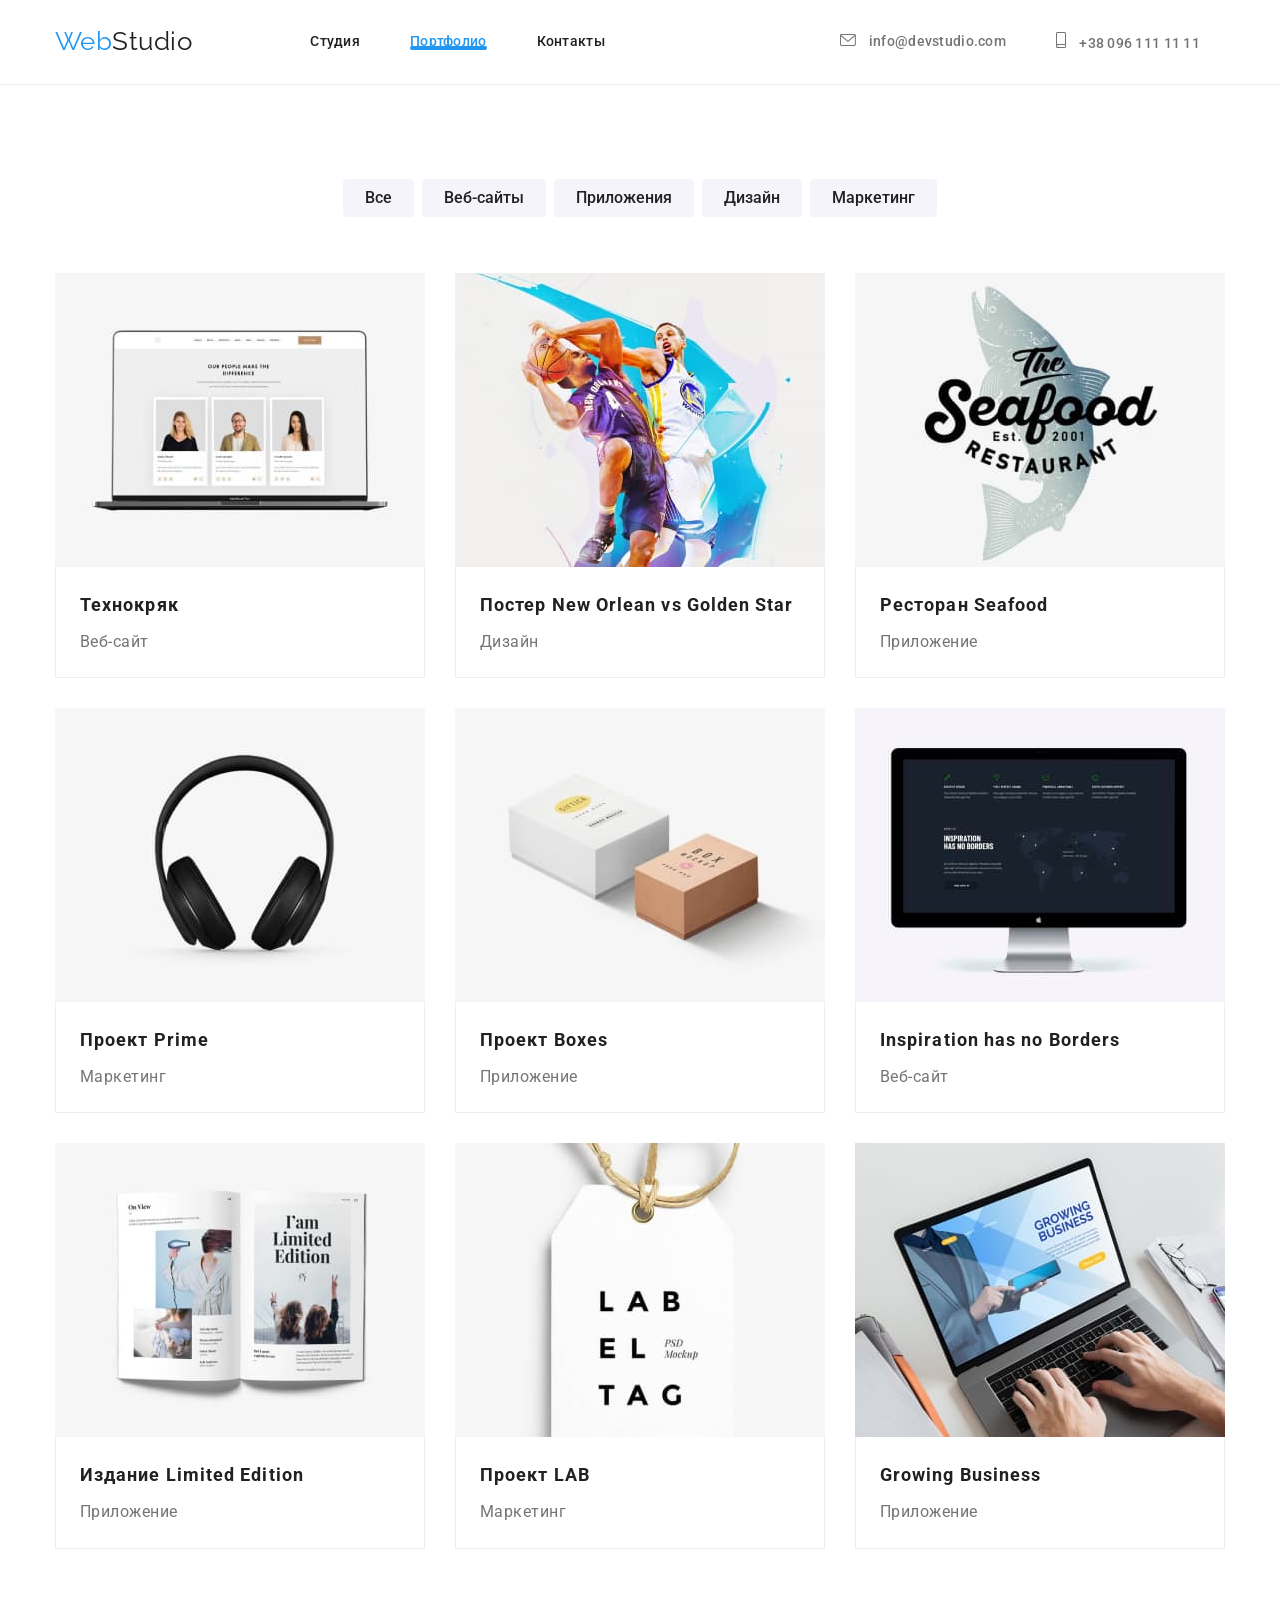
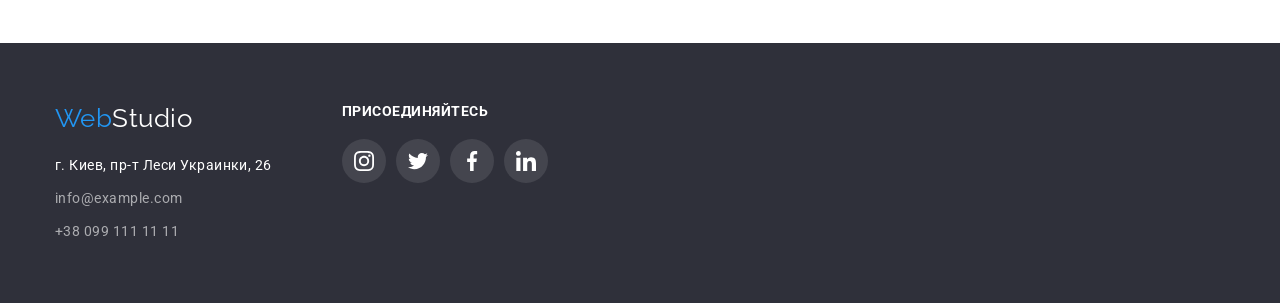
==== portfolio.html @ a896112e "Partially made homework 4" ====
<!DOCTYPE html>
<html lang="en">
  <head>
    <meta charset="UTF-8" />
    <meta http-equiv="X-UA-Compatible" content="IE=edge" />
    <meta name="viewport" content="width=device-width, initial-scale=1.0" />
    <title>Portfolio</title>
    <link
      rel="stylesheet"
      href="https://cdnjs.cloudflare.com/ajax/libs/modern-normalize/1.0.0/modern-normalize.min.css"
    />
    <link rel="stylesheet" href="./css/styles.css" />
    <link rel="preconnect" href="https://fonts.gstatic.com" />
    <link
      href="https://fonts.googleapis.com/css2?family=Raleway:wght@700&family=Roboto:wght@400;500;700;900&display=swap"
      rel="stylesheet"
    />
  </head>
  <body>
    <header class="header">
      <div class="container main-nav">
        <nav class="nav-container">
          <a href="" class="logo">Web<span class="logo-header">Studio</span></a>

          <ul class="site-nav list">
            <li class="site-nav-item">
              <a href="./index.html" class="link">Студия</a>
            </li>
            <li class="site-nav-item">
              <a href="" class="link current">Портфолио</a>
            </li>
            <li class="site-nav-item"><a href="" class="link">Контакты</a></li>
          </ul>
        </nav>
        <ul class="auth-nav list">
          <li class="auth-nav-item">
            <a href="mailto:info@devstudio.com" class="link"
              ><svg class="contact-icon" width="16" height="12">
                <use href="./images/sprite.svg#icon-envelope"></use>
              </svg>
              info@devstudio.com</a
            >
          </li>
          <li class="auth-nav-item">
            <a href="tel:+380961111111" class="link"
              ><svg class="contact-icon" width="10" height="16">
                <use href="./images/sprite.svg#icon-smartphone"></use>
              </svg>
              +38 096 111 11 11</a
            >
          </li>
        </ul>
      </div>
    </header>
    <main>
      <section class="section-projects">
        <div class="container">
          <ul class="projects-button list">
            <li class="project-button-item">
              <button type="button" class="button">Все</button>
            </li>
            <li class="project-button-item">
              <button type="button" class="button">Веб-сайты</button>
            </li>
            <li class="project-button-item">
              <button type="button" class="button">Приложения</button>
            </li>
            <li class="project-button-item">
              <button type="button" class="button">Дизайн</button>
            </li>
            <li class="project-button-item">
              <button type="button" class="button">Маркетинг</button>
            </li>
          </ul>
          <ul class="all-projects list">
            <li class="all-projects-item">
              <a href="" class="link">
                <div class="project-img">
                  <img
                    src="./images/img_project1.jpg"
                    alt="Ноутбук"
                    width="370"
                  />
                  <div class="projects-overlay">
                    <p class="projects-text">
                      Технокряк это современная площадка распространения
                      коронавируса. Компании используют эту платформу для
                      цифрового шпионажа и атак на защищённые сервера
                      конкурентов.
                    </p>
                  </div>
                </div>
                <div class="projects-card">
                  <h3 class="section-subtitle">Технокряк</h3>
                  <p class="section-projects-text">Веб-сайт</p>
                </div>
              </a>
            </li>
            <li class="all-projects-item">
              <a href="" class="link">
                <img
                  src="./images/img_project2.jpg"
                  alt="Два парня"
                  width="370"
                />
                <div class="projects-card">
                  <h3 class="section-subtitle">
                    Постер New Orlean vs Golden Star
                  </h3>
                  <p class="section-projects-text">Дизайн</p>
                </div>
              </a>
            </li>
            <li class="all-projects-item">
              <a href="" class="link">
                <img
                  src="./images/img_project3.jpg"
                  alt="Надпись ресторана"
                  width="370"
                />
                <div class="projects-card">
                  <h3 class="section-subtitle">Ресторан Seafood</h3>
                  <p class="section-projects-text">Приложение</p>
                </div>
              </a>
            </li>
            <li class="all-projects-item">
              <a href="" class="link">
                <img
                  src="./images/img_project4.jpg"
                  alt="Наушники"
                  width="370"
                />
                <div class="projects-card">
                  <h3 class="section-subtitle">Проект Prime</h3>
                  <p class="section-projects-text">Маркетинг</p>
                </div>
              </a>
            </li>
            <li class="all-projects-item">
              <a href="" class="link">
                <img
                  src="./images/img_project5.jpg"
                  alt="Две коробки"
                  width="370"
                />
                <div class="projects-card">
                  <h3 class="section-subtitle">Проект Boxes</h3>
                  <p class="section-projects-text">Приложение</p>
                </div>
              </a>
            </li>
            <li class="all-projects-item">
              <a href="" class="link">
                <img
                  src="./images/img_project6.jpg"
                  alt="Компьютер"
                  width="370"
                />
                <div class="projects-card">
                  <h3 class="section-subtitle">Inspiration has no Borders</h3>
                  <p class="section-projects-text">Веб-сайт</p>
                </div>
              </a>
            </li>
            <li class="all-projects-item">
              <a href="" class="link">
                <img src="./images/img_project7.jpg" alt="Журнал" width="370" />
                <div class="projects-card">
                  <h3 class="section-subtitle">Издание Limited Edition</h3>
                  <p class="section-projects-text">Приложение</p>
                </div>
              </a>
            </li>
            <li class="all-projects-item">
              <a href="" class="link">
                <img src="./images/img_project8.jpg" alt="Ярлык" width="370" />
                <div class="projects-card">
                  <h3 class="section-subtitle">Проект LAB</h3>
                  <p class="section-projects-text">Маркетинг</p>
                </div>
              </a>
            </li>
            <li class="all-projects-item">
              <a href="" class="link">
                <img
                  src="./images/img_project9.jpg"
                  alt="Ноутбук"
                  width="370"
                />
                <div class="projects-card">
                  <h3 class="section-subtitle">Growing Business</h3>
                  <p class="section-projects-text">Приложение</p>
                </div>
              </a>
            </li>
          </ul>
        </div>
      </section>
    </main>
    <footer class="footer">
      <div class="container footer-container">
        <div class="address-footer">
          <a href="" class="logo">Web<span class="logo-footer">Studio</span></a>
          <address class="address">
            <span class="address-details">г. Киев, пр-т Леси Украинки, 26</span
            ><br />
            <div class="contact-details">
              <a href="info@example.com" class="link">info@example.com</a>
              <a href="+380991111111" class="link">+38 099 111 11 11</a>
            </div>
          </address>
        </div>
        <div class="footer-social-links">
          <h3 class="footer-title">присоединяйтесь</h3>
          <ul class="social-links-footer list">
            <li class="social-links-item">
              <a href="#" class="social-link footer-social-link">
                <svg class="social-icon">
                  <use href="./images/sprite.svg#icon-instagram"></use>
                </svg>
              </a>
            </li>
            <li class="social-links-item">
              <a href="#" class="social-link footer-social-link">
                <svg class="social-icon">
                  <use href="./images/sprite.svg#icon-twitter"></use>
                </svg>
              </a>
            </li>
            <li class="social-links-item">
              <a href="#" class="social-link footer-social-link">
                <svg class="social-icon">
                  <use href="./images/sprite.svg#icon-facebook"></use>
                </svg>
              </a>
            </li>
            <li class="social-links-item">
              <a href="#" class="social-link footer-social-link">
                <svg class="social-icon">
                  <use href="./images/sprite.svg#icon-linkedin"></use>
                </svg>
              </a>
            </li>
          </ul>
        </div>
      </div>
    </footer>
    <script src="./js/modal.js"></script>
  </body>
</html>
---- css/styles.css ----
:root {
  --primary-bg-color: #ffffff;
  --secondary-bg-color: #2f303a;
  --grey-bg-color: #f5f4fa;
  --primary-text-color: #757575;
  --secondary-text-color: #212121;
  --white-text-color: #ffffff;
  --accent-color: #2196f3;
  --main-duration: 250ms;
  --main-trans-timing-function: cubic-bezier(0.4, 0, 0.2, 1);
}

body {
  font-family: Roboto, sans-serif;
  background-color: var(--primary-bg-color);
  letter-spacing: 0.03em;
  color: var(--primary-text-color);
}
h1,
h2,
h3,
p,
button {
  margin: 0;
  padding: 0;
}

a,
img {
  display: block;
}

.header {
  background-color: var(--primary-bg-color);
  border-bottom: 1px solid #ececec;
}

/* Logo */

.logo {
  font-family: Raleway, sans-serif;
  font-size: 26px;
  color: #2196f3;
  line-height: 1.2;
  text-decoration: none;
}
.nav-container > .logo {
  margin-right: 93px;
}

.logo .logo-header {
  color: #212121;
}

.logo .logo-footer {
  color: #ffffff;
}

/* Navigation links */

.list {
  list-style-type: none;
  margin: 0;
  padding: 0;
}
.link {
  text-decoration: none;
}
.container {
  width: 1200px;
  margin-left: auto;
  margin-right: auto;
  padding-left: 15px;
  padding-right: 15px;
}

.main-nav {
  display: flex;
}
.nav-container,
.site-nav,
.auth-nav {
  display: flex;
  align-items: center;
}

.site-nav .site-nav-item,
.auth-nav .auth-nav-item {
  padding-left: 25px;
  padding-right: 25px;
  padding-top: 32px;
  padding-bottom: 32px;
}
.auth-nav {
  margin-left: auto;
}
.site-nav .site-nav-item:last-child {
  margin-right: 0;
}

.site-nav-item > .link {
  position: relative;
}

.site-nav-item > .current::after {
  content: "";

  position: absolute;
  left: 0;
  bottom: 0;
  display: flex;
  width: 100%;
  height: 4px;
  background-color: var(--accent-color);
  border-radius: 2px;
}

.auth-nav .auth-nav-item:last-child {
  margin-right: 0;
}
.site-nav .link,
.auth-nav .link {
  font-size: 14px;
  font-weight: 500;
  line-height: 1.14;
  letter-spacing: 0.02em;
  transition: color var(--main-duration) var(--main-trans-timing-function);
}

.site-nav .link:focus,
.site-nav .link:hover {
  color: var(--accent-color);
}

.site-nav .link.current {
  color: var(--accent-color);
}
.auth-nav .link:focus,
.auth-nav .link:hover {
  color: var(--accent-color);
}

/* Contact icons */

.auth-nav .contact-icon,
.site-nav .contact-icon {
  margin-right: 10px;
  fill: currentColor;
}

.site-nav .link {
  color: var(--secondary-text-color);
}
.auth-nav .link {
  color: var(--primary-text-color);
}

/* Hero section */
.hero-section {
  text-align: center;
}
.overlay {
  padding-top: 200px;
  padding-bottom: 200px;

  max-width: 1600px;
  height: 600px;
  margin-left: auto;
  margin-right: auto;
  outline: 1px solid black;
  background-image: linear-gradient(
      to right,
      rgba(47, 48, 58, 0.4),
      rgba(47, 48, 58, 0.4)
    ),
    url("../images/hero-img.jpg");
  background-size: cover;
  background-position: center;
}

.hero-title {
  margin-bottom: 30px;

  max-width: 696px;
  margin-left: auto;
  margin-right: auto;
}

.hero-section,
.footer {
  background-color: var(--secondary-bg-color);
}
.hero-section .hero-title {
  margin-bottom: 40px;

  font-weight: 900;
  font-size: 44px;
  color: #ffffff;
  line-height: 1.4;
  letter-spacing: 0.06em;
  text-transform: uppercase;
}

.hero-button {
  display: inline-block;
  padding: 10px 32px;
  border: 0;
  border-radius: 4px;
  cursor: pointer;

  color: var(--white-text-color);
  background-color: var(--accent-color);
  min-width: 200px;
}

/* SECTIONS */

section {
  margin-bottom: 94px;
}

.section-title,
.section-subtitle {
  color: var(--secondary-text-color);
}

/* Features section */
.section-features {
  display: flex;
}
.section-features .section-features-item:not(:last-child) {
  margin-right: 30px;
}
.icon-featur-container {
  display: flex;
  justify-content: center;
  align-items: center;
  border-radius: 4px;

  width: 270px;
  height: 120px;
  background-color: #f5f4fa;
}
.icon-featur-container .features-icon {
  width: 70px;
  height: 70px;
}

.section-features .section-title {
  margin-top: 30px;
  margin-bottom: 10px;

  font-size: 14px;
  font-weight: 700;
  line-height: 1.1;
  text-transform: uppercase;
}

.section-features .section-text {
  font-size: 14px;
  line-height: 1.7;
}

/* Services provided section */
.section-services-list {
  display: flex;
}

.section-services .section-title,
.section-team .section-title,
.clients-section .section-title {
  margin-bottom: 50px;
  text-align: center;

  font-size: 36px;
  font-weight: 700;
  line-height: 1.2;
}
.section-services-list .section-services-item:not(:last-child) {
  margin-right: 30px;
}

.service-thumb {
  content: "";
  display: flex;
  position: absolute;
  bottom: 0;
  left: 0;

  padding-top: 24px;
  padding-bottom: 24px;
  padding-left: 70px;
  padding-right: 70px;
  align-items: center;
  justify-content: center;
  width: 100%;
  height: 70px;
  background-color: rgba(47, 48, 58, 0.8);
}

.section-services-list > .section-services-item {
  position: relative;
  display: flex;
}

.service-thumb-title {
  font-weight: 700;
  font-size: 14px;
  line-height: 1.14;
  color: var(--white-text-color);

  text-transform: uppercase;
}

/* Team section */

.section-team {
  padding-top: 94px;
  padding-bottom: 94px;
  margin-bottom: 0;
}
.section-team {
  background-color: var(--grey-bg-color);
}
.section-team-list {
  display: flex;
  flex-wrap: wrap;
  margin-right: -30px;
}

.section-team-list .team-card {
  margin-right: 30px;
  flex-basis: calc(100% / 4 - 30px);
  text-align: center;
  background-color: #ffffff;
  border-radius: 0px 0px 4px 4px;
  box-shadow: 0px 1px 3px rgba(0, 0, 0, 0.12), 0px 1px 1px rgba(0, 0, 0, 0.14),
    0px 2px 1px rgba(0, 0, 0, 0.2);
}
.section-team-list .section-subtitle {
  margin-top: 30px;

  font-size: 16px;
  font-weight: 500;
  line-height: 1.2;
}
.section-team-list .section-team-text {
  margin-top: 10px;
  padding-bottom: 30px;

  font-size: 16px;
  line-height: 1.2;
}
.team-card > .social-links {
  display: flex;
  justify-content: space-between;
  align-items: center;
  padding-left: 32px;
  padding-right: 32px;
  padding-bottom: 30px;
  cursor: pointer;
}
.social-link {
  display: flex;
  justify-content: center;
  align-items: center;
  height: 44px;
  width: 44px;
  fill: #afb1b8;
}
.social-icon {
  width: 20px;
  height: 20px;
}

.social-links-item .social-link:hover,
.social-links-item .social-link:focus {
  border-radius: 50%;
  background-color: var(--accent-color);
  fill: var(--white-text-color);
  transition: background-color var(--main-duration)
      var(--main-trans-timing-function),
    fill var(--main-duration) var(--main-trans-timing-function);
}

/* Clients-section */
.clients-section {
  padding-top: 94px;
}
.clients-list {
  display: flex;
}
.client-container {
  display: flex;
  justify-content: center;
  align-items: center;

  border: 1px solid #afb1b8;
  border-radius: 4px;
  width: 170px;
  height: 92px;
}

.clients-link {
  display: flex;
  justify-content: center;
  align-items: center;
  width: 170px;
  height: 92px;
  fill: #afb1b8;
}

.clients-link:hover,
.clients-link:focus {
  fill: var(--accent-color);
  border-color: var(--accent-color);
  transition: fill var(--main-duration) var(--main-trans-timing-function),
    border-color var(--main-duration) var(--main-trans-timing-function);
}

.client-container:hover,
.client-container:focus {
  border-color: var(--accent-color);
}

.clients-item:not(:last-child) {
  margin-right: 30px;
}

/* Footer */
.footer {
  padding-top: 60px;
  padding-bottom: 60px;
}
.footer-container {
  display: flex;
}
.address-footer {
  margin-right: 70px;
}
.address {
  margin-top: 20px;

  font-size: 14px;
  line-height: 1.7;
  font-style: normal;
  color: var(--white-text-color);
}
.address .link {
  margin-top: 9px;

  color: rgba(255, 255, 255, 0.6);
}
.address .link:hover,
.address .link:focus {
  color: var(--accent-color);
}
.footer-title {
  margin-bottom: 20px;

  font-size: 14px;
  line-height: 1.17;
  color: var(--white-text-color);
  text-transform: uppercase;
}
.footer-social-links {
  display: flex;
  flex-direction: column;
}
.social-links-item:not(:last-child) {
  margin-right: 10px;
}

.social-links-footer {
  display: flex;
}

.footer-social-link {
  fill: #ffffff;
  border-radius: 50%;
  background-color: rgba(255, 255, 255, 0.1);
}
.footer-social-link > .social-links-item {
  display: flex;
}
/* PORTFOLIO */

/* Portfolio buttons*/
.button {
  color: var(--secondary-text-color);
  background-color: var(--grey-bg-color);
  border-radius: 4px;
  border: 0;
  padding: 6px 22px;
  font-size: 16px;
  font-weight: 500;
  line-height: 1.6;
  cursor: pointer;
}
.button:hover,
.button:focus,
.button:active {
  color: var(--white-text-color);
  background-color: var(--accent-color);
  box-shadow: 0px 3px 1px rgba(0, 0, 0, 0.1), 0px 1px 2px rgba(0, 0, 0, 0.08),
    0px 2px 2px rgba(0, 0, 0, 0.12);
}
.projects-button {
  display: flex;
  justify-content: center;
}
.projects-button > .project-button-item:not(:last-child) {
  margin-right: 8px;
}

/* Projects section  */
.section-projects {
  margin-top: 94px;
}

.all-projects-item:hover,
.all-projects-item:focus {
  box-shadow: 0px 1px 1px rgba(0, 0, 0, 0.12), 0px 4px 4px rgba(0, 0, 0, 0.06),
    1px 4px 6px rgba(0, 0, 0, 0.16);
}

.project-img {
  position: relative;
  width: 100%;
  height: 100%;
  top: 0;
  left: 0;
  overflow: hidden;
  transition: transform var(--main-duration) var(--main-trans-timing-function);
}

.projects-overlay {
  position: absolute;
  top: 0;
  left: 0;
  display: flex;
  width: 100%;
  height: 100%;
  background-color: rgba(33, 150, 243, 0.9);

  transform: translateY(100%);
  transition: transform var(--main-duration) var(--main-trans-timing-function);
  opacity: 0;
}
.projects-overlay > .projects-text {
  text-align: center;
  font-weight: 400;
  font-size: 18px;
  line-height: 1.56;
  color: var(--white-text-color);

  transition: transform var(--main-duration) var(--main-trans-timing-function);
}
.all-projects-item:hover .projects-overlay,
.all-projects-item:focus .projects-overlay {
  transform: translateY(0);
  opacity: 1;
}

.all-projects-item .projects-card {
  padding-top: 20px;
  padding-left: 24px;
  padding-right: 24px;

  border-left: 1px solid #eeeeee;
  border-bottom: 1px solid #eeeeee;
  border-right: 1px solid #eeeeee;
}

.section-projects-text {
  color: var(--primary-text-color);
}
.section-projects .section-subtitle {
  font-size: 18px;
  font-weight: 700;
  line-height: 2;
  letter-spacing: 0.06em;
}
.section-projects .section-projects-text {
  margin-top: 4px;
  margin-bottom: 20px;

  font-size: 16px;
  line-height: 1.9;
}
.all-projects {
  margin-top: 56px;
  display: flex;
  flex-wrap: wrap;
  margin-right: -30px;
}

.all-projects .all-projects-item {
  flex-basis: calc(100% / 3 -30px);
  margin-right: 30px;
  margin-bottom: 30px;
}
.all-projects .all-projects-item:nth-last-child(-n + 3) {
  margin-bottom: 0;
}
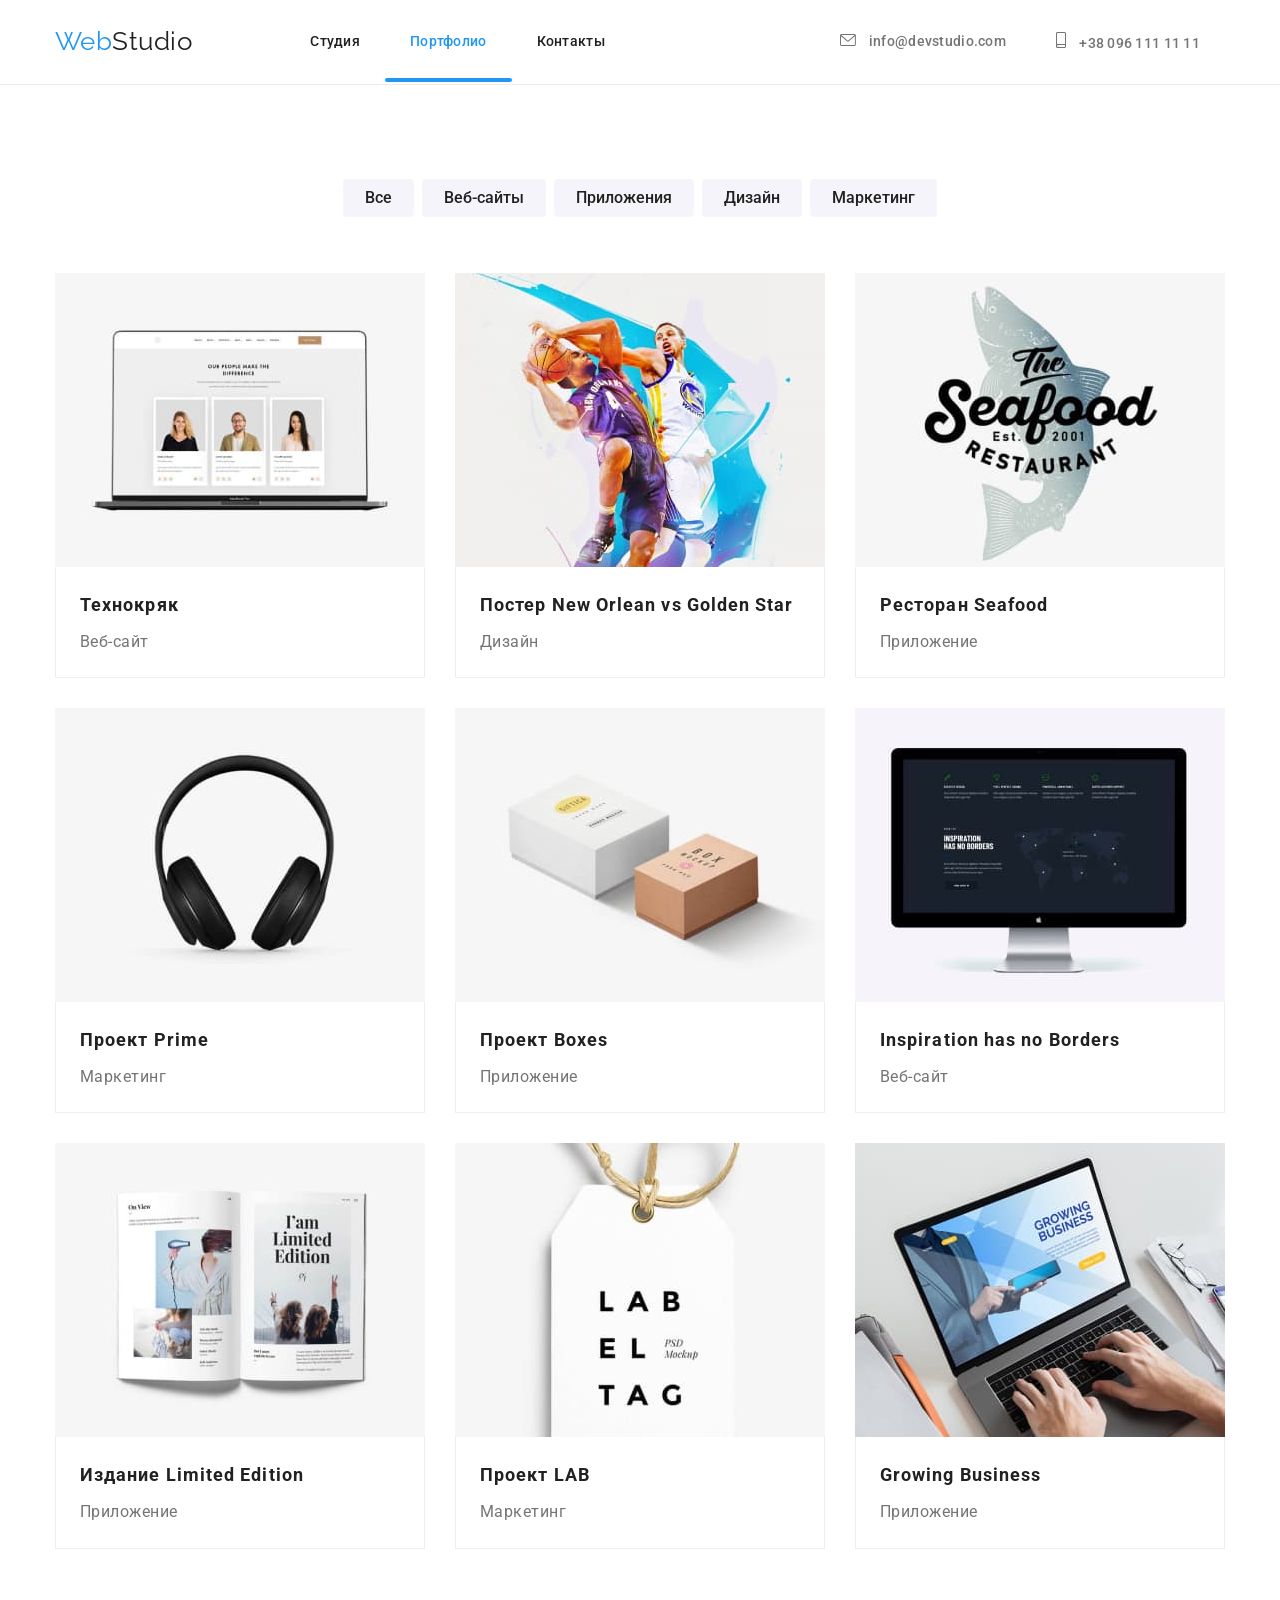
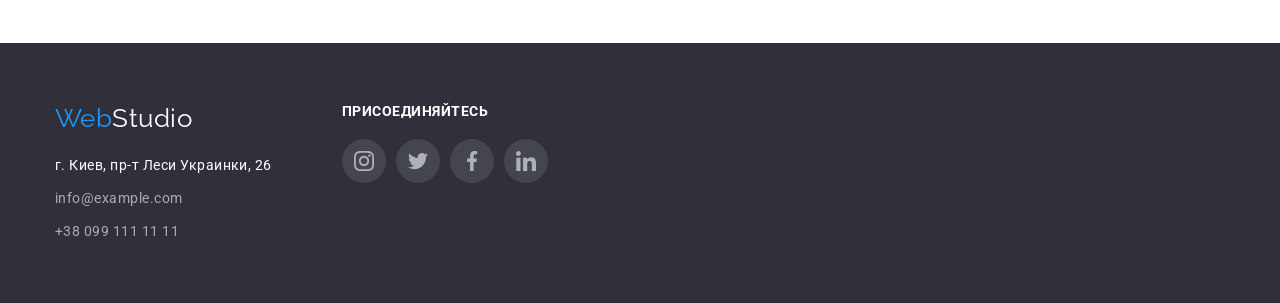
==== commit c302f7b3: "Made homework 5" ====
--- a/portfolio.html
+++ b/portfolio.html
@@ -98,11 +98,21 @@
             </li>
             <li class="all-projects-item">
               <a href="" class="link">
-                <img
-                  src="./images/img_project2.jpg"
-                  alt="Два парня"
-                  width="370"
-                />
+                <div class="project-img">
+                  <img
+                    src="./images/img_project2.jpg"
+                    alt="Два парня"
+                    width="370"
+                  />
+                  <div class="projects-overlay">
+                    <p class="projects-text">
+                      Технокряк это современная площадка распространения
+                      коронавируса. Компании используют эту платформу для
+                      цифрового шпионажа и атак на защищённые сервера
+                      конкурентов.
+                    </p>
+                  </div>
+                </div>
                 <div class="projects-card">
                   <h3 class="section-subtitle">
                     Постер New Orlean vs Golden Star
@@ -113,11 +123,21 @@
             </li>
             <li class="all-projects-item">
               <a href="" class="link">
-                <img
-                  src="./images/img_project3.jpg"
-                  alt="Надпись ресторана"
-                  width="370"
-                />
+                <div class="project-img">
+                  <img
+                    src="./images/img_project3.jpg"
+                    alt="Надпись ресторана"
+                    width="370"
+                  />
+                  <div class="projects-overlay">
+                    <p class="projects-text">
+                      Технокряк это современная площадка распространения
+                      коронавируса. Компании используют эту платформу для
+                      цифрового шпионажа и атак на защищённые сервера
+                      конкурентов.
+                    </p>
+                  </div>
+                </div>
                 <div class="projects-card">
                   <h3 class="section-subtitle">Ресторан Seafood</h3>
                   <p class="section-projects-text">Приложение</p>
@@ -126,11 +146,21 @@
             </li>
             <li class="all-projects-item">
               <a href="" class="link">
-                <img
-                  src="./images/img_project4.jpg"
-                  alt="Наушники"
-                  width="370"
-                />
+                <div class="project-img">
+                  <img
+                    src="./images/img_project4.jpg"
+                    alt="Наушники"
+                    width="370"
+                  />
+                  <div class="projects-overlay">
+                    <p class="projects-text">
+                      Технокряк это современная площадка распространения
+                      коронавируса. Компании используют эту платформу для
+                      цифрового шпионажа и атак на защищённые сервера
+                      конкурентов.
+                    </p>
+                  </div>
+                </div>
                 <div class="projects-card">
                   <h3 class="section-subtitle">Проект Prime</h3>
                   <p class="section-projects-text">Маркетинг</p>
@@ -139,11 +169,21 @@
             </li>
             <li class="all-projects-item">
               <a href="" class="link">
-                <img
-                  src="./images/img_project5.jpg"
-                  alt="Две коробки"
-                  width="370"
-                />
+                <div class="project-img">
+                  <img
+                    src="./images/img_project5.jpg"
+                    alt="Две коробки"
+                    width="370"
+                  />
+                  <div class="projects-overlay">
+                    <p class="projects-text">
+                      Технокряк это современная площадка распространения
+                      коронавируса. Компании используют эту платформу для
+                      цифрового шпионажа и атак на защищённые сервера
+                      конкурентов.
+                    </p>
+                  </div>
+                </div>
                 <div class="projects-card">
                   <h3 class="section-subtitle">Проект Boxes</h3>
                   <p class="section-projects-text">Приложение</p>
@@ -152,11 +192,21 @@
             </li>
             <li class="all-projects-item">
               <a href="" class="link">
-                <img
-                  src="./images/img_project6.jpg"
-                  alt="Компьютер"
-                  width="370"
-                />
+                <div class="project-img">
+                  <img
+                    src="./images/img_project6.jpg"
+                    alt="Компьютер"
+                    width="370"
+                  />
+                  <div class="projects-overlay">
+                    <p class="projects-text">
+                      Технокряк это современная площадка распространения
+                      коронавируса. Компании используют эту платформу для
+                      цифрового шпионажа и атак на защищённые сервера
+                      конкурентов.
+                    </p>
+                  </div>
+                </div>
                 <div class="projects-card">
                   <h3 class="section-subtitle">Inspiration has no Borders</h3>
                   <p class="section-projects-text">Веб-сайт</p>
@@ -165,7 +215,21 @@
             </li>
             <li class="all-projects-item">
               <a href="" class="link">
-                <img src="./images/img_project7.jpg" alt="Журнал" width="370" />
+                <div class="project-img">
+                  <img
+                    src="./images/img_project7.jpg"
+                    alt="Журнал"
+                    width="370"
+                  />
+                  <div class="projects-overlay">
+                    <p class="projects-text">
+                      Технокряк это современная площадка распространения
+                      коронавируса. Компании используют эту платформу для
+                      цифрового шпионажа и атак на защищённые сервера
+                      конкурентов.
+                    </p>
+                  </div>
+                </div>
                 <div class="projects-card">
                   <h3 class="section-subtitle">Издание Limited Edition</h3>
                   <p class="section-projects-text">Приложение</p>
@@ -174,7 +238,21 @@
             </li>
             <li class="all-projects-item">
               <a href="" class="link">
-                <img src="./images/img_project8.jpg" alt="Ярлык" width="370" />
+                <div class="project-img">
+                  <img
+                    src="./images/img_project8.jpg"
+                    alt="Ярлык"
+                    width="370"
+                  />
+                  <div class="projects-overlay">
+                    <p class="projects-text">
+                      Технокряк это современная площадка распространения
+                      коронавируса. Компании используют эту платформу для
+                      цифрового шпионажа и атак на защищённые сервера
+                      конкурентов.
+                    </p>
+                  </div>
+                </div>
                 <div class="projects-card">
                   <h3 class="section-subtitle">Проект LAB</h3>
                   <p class="section-projects-text">Маркетинг</p>
@@ -183,11 +261,21 @@
             </li>
             <li class="all-projects-item">
               <a href="" class="link">
-                <img
-                  src="./images/img_project9.jpg"
-                  alt="Ноутбук"
-                  width="370"
-                />
+                <div class="project-img">
+                  <img
+                    src="./images/img_project9.jpg"
+                    alt="Ноутбук"
+                    width="370"
+                  />
+                  <div class="projects-overlay">
+                    <p class="projects-text">
+                      Технокряк это современная площадка распространения
+                      коронавируса. Компании используют эту платформу для
+                      цифрового шпионажа и атак на защищённые сервера
+                      конкурентов.
+                    </p>
+                  </div>
+                </div>
                 <div class="projects-card">
                   <h3 class="section-subtitle">Growing Business</h3>
                   <p class="section-projects-text">Приложение</p>
--- a/css/styles.css
+++ b/css/styles.css
@@ -6,7 +6,7 @@
   --secondary-text-color: #212121;
   --white-text-color: #ffffff;
   --accent-color: #2196f3;
-  --main-duration: 250ms;
+  --main-duration: 2000ms;
   --main-trans-timing-function: cubic-bezier(0.4, 0, 0.2, 1);
 }
 
@@ -65,6 +65,7 @@
 }
 .link {
   text-decoration: none;
+  color: inherit;
 }
 .container {
   width: 1200px;
@@ -98,7 +99,7 @@
   margin-right: 0;
 }
 
-.site-nav-item > .link {
+.site-nav-item {
   position: relative;
 }
 
@@ -211,6 +212,12 @@
   color: var(--white-text-color);
   background-color: var(--accent-color);
   min-width: 200px;
+  transition: background-color var(--main-duration)
+    var(--main-trans-timing-function);
+}
+
+.hero-button:hover {
+  background-color: #188ce8;
 }
 
 /* SECTIONS */
@@ -360,27 +367,32 @@
   padding-bottom: 30px;
   cursor: pointer;
 }
+
 .social-link {
   display: flex;
   justify-content: center;
   align-items: center;
   height: 44px;
   width: 44px;
+  border-radius: 50%;
   fill: #afb1b8;
-}
-.social-icon {
+  transition: background-color var(--main-duration)
+    var(--main-trans-timing-function);
+}
+.social-link .social-icon {
   width: 20px;
   height: 20px;
+  fill: #afb1b8;
+  transition: fill var(--main-duration) var(--main-trans-timing-function);
 }
 
 .social-links-item .social-link:hover,
 .social-links-item .social-link:focus {
-  border-radius: 50%;
   background-color: var(--accent-color);
+}
+.social-link:hover .social-icon,
+.social-link:focus .social-icon {
   fill: var(--white-text-color);
-  transition: background-color var(--main-duration)
-      var(--main-trans-timing-function),
-    fill var(--main-duration) var(--main-trans-timing-function);
 }
 
 /* Clients-section */
@@ -390,7 +402,7 @@
 .clients-list {
   display: flex;
 }
-.client-container {
+/* .client-container {
   display: flex;
   justify-content: center;
   align-items: center;
@@ -399,25 +411,41 @@
   border-radius: 4px;
   width: 170px;
   height: 92px;
-}
-
+} */
 .clients-link {
   display: flex;
   justify-content: center;
   align-items: center;
+
+  border: 1px solid #afb1b8;
+  border-radius: 4px;
   width: 170px;
   height: 92px;
+}
+.client-container > .clients-link {
+  display: flex;
+  justify-content: center;
+  align-items: center;
+  width: 170px;
+  height: 92px;
+  transition: border-color var(--main-duration)
+    var(--main-trans-timing-function);
+}
+.clients-icon {
   fill: #afb1b8;
+  transition: fill var(--main-duration) var(--main-trans-timing-function);
 }
 
 .clients-link:hover,
 .clients-link:focus {
   fill: var(--accent-color);
   border-color: var(--accent-color);
-  transition: fill var(--main-duration) var(--main-trans-timing-function),
-    border-color var(--main-duration) var(--main-trans-timing-function);
-}
-
+}
+
+.clients-link:hover .clients-icon,
+.clients-link:focus .clients-icon {
+  fill: var(--accent-color);
+}
 .client-container:hover,
 .client-container:focus {
   border-color: var(--accent-color);
@@ -450,6 +478,7 @@
   margin-top: 9px;
 
   color: rgba(255, 255, 255, 0.6);
+  transition: color var(--main-duration) var(--main-trans-timing-function);
 }
 .address .link:hover,
 .address .link:focus {
@@ -479,14 +508,17 @@
   fill: #ffffff;
   border-radius: 50%;
   background-color: rgba(255, 255, 255, 0.1);
+  transition: background-color var(--main-duration)
+    var(--main-trans-timing-function);
 }
 .footer-social-link > .social-links-item {
   display: flex;
 }
+
 /* PORTFOLIO */
 
 /* Portfolio buttons*/
-.button {
+.project-button-item > .button {
   color: var(--secondary-text-color);
   background-color: var(--grey-bg-color);
   border-radius: 4px;
@@ -531,7 +563,6 @@
   top: 0;
   left: 0;
   overflow: hidden;
-  transition: transform var(--main-duration) var(--main-trans-timing-function);
 }
 
 .projects-overlay {
@@ -542,19 +573,21 @@
   width: 100%;
   height: 100%;
   background-color: rgba(33, 150, 243, 0.9);
+  padding-left: 24px;
+  padding-right: 24px;
+  padding-top: 63px;
+  padding-bottom: 63px;
 
   transform: translateY(100%);
-  transition: transform var(--main-duration) var(--main-trans-timing-function);
-  opacity: 0;
+  transition: transform var(--main-duration) var(--main-trans-timing-function),
+    background-color var(--main-duration) var(--main-trans-timing-function),
+    box-shadow var(--main-duration) var(--main-trans-timing-function);
 }
 .projects-overlay > .projects-text {
-  text-align: center;
   font-weight: 400;
   font-size: 18px;
   line-height: 1.56;
   color: var(--white-text-color);
-
-  transition: transform var(--main-duration) var(--main-trans-timing-function);
 }
 .all-projects-item:hover .projects-overlay,
 .all-projects-item:focus .projects-overlay {
@@ -603,3 +636,57 @@
 .all-projects .all-projects-item:nth-last-child(-n + 3) {
   margin-bottom: 0;
 }
+
+/* Backdrop */
+.backdrop {
+  position: fixed;
+  opacity: 1;
+  visibility: visible;
+  top: 0;
+  left: 0;
+  width: 100%;
+  height: 100%;
+  background: rgba(0, 0, 0, 0.2);
+  transform: scale(1.15);
+  transition: opacity var(--main-duration) var(--main-trans-timing-function),
+    visibility var(--main-duration) var(--main-trans-timing-function),
+    400ms var(--main-trans-timing-function);
+}
+.backdrop.is-hidden {
+  opacity: 0;
+  pointer-events: none;
+  transform: scale(1);
+}
+
+.modal {
+  position: absolute;
+  top: 50%;
+  left: 50%;
+  transform: translate(-50%, -50%);
+
+  width: 528px;
+  height: 581px;
+  background-color: var(--primary-bg-color);
+}
+.modal > .modal-button {
+  position: fixed;
+  top: 8px;
+  right: 8px;
+  width: 30px;
+  height: 30px;
+  border: 0;
+  background-color: var(--white-text-color);
+  border-radius: 50%;
+  border: 1px solid rgba(0, 0, 0, 0.1);
+}
+
+.modal-icon {
+  width: 11px;
+  height: 11px;
+}
+
+.modal-text {
+  padding-top: 40px;
+  padding-left: 15px;
+  padding-right: 15px;
+}
